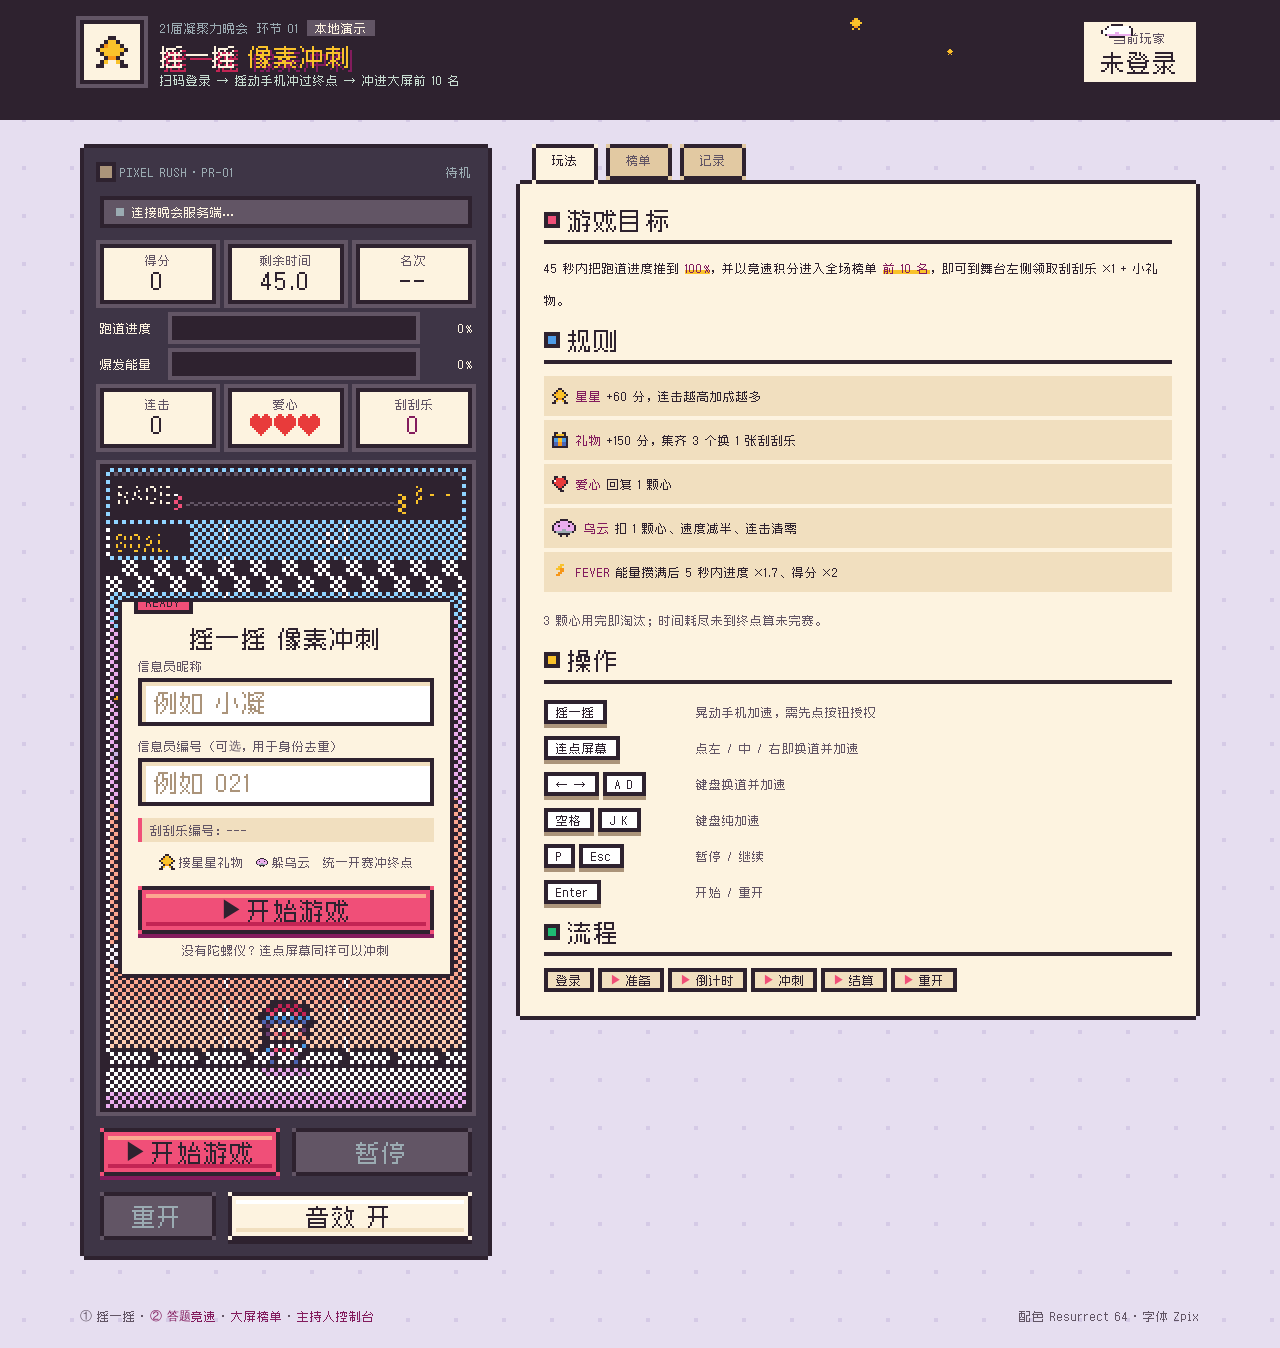
==== index.html @ c13ab4b6 "baseline: 21届凝聚力晚会互动系统（补齐前快照）" ====
<!DOCTYPE html>
<html lang="zh-CN">
<head>
<meta charset="utf-8">
<meta name="viewport" content="width=device-width, initial-scale=1, maximum-scale=1, user-scalable=no, viewport-fit=cover">
<meta name="theme-color" content="#2e222f">
<meta name="apple-mobile-web-app-capable" content="yes">
<link rel="icon" href="data:image/svg+xml,%3Csvg xmlns='http://www.w3.org/2000/svg' viewBox='0 0 16 16'%3E%3Crect width='16' height='16' fill='%232e222f'/%3E%3Crect x='6' y='2' width='4' height='12' fill='%23f9c22b'/%3E%3Crect x='2' y='6' width='12' height='4' fill='%23f9c22b'/%3E%3Crect x='4' y='4' width='8' height='8' fill='%23f04f78'/%3E%3C/svg%3E">
<title>摇一摇 · 像素冲刺 | 21届凝聚力晚会</title>
<!--
  ============================================================================
  pixel-rush / 「摇一摇 · 像素冲刺」—— 晚会多人互动小游戏模块
  ----------------------------------------------------------------------------
  设计依据：
    1) 21届凝聚力晚会游戏互动与抽奖说明.docx —— 第一环节「摇一摇拼手速」：
       信息员扫码登录 → 摇动手机竞速 → 大屏展现前 10 名 → 领刮刮乐 + 小礼物。
    2) github.com/yoouzic/zhaoxin_website —— 沿用其「tokens / 布局 / 组件」三层 CSS
       与原生 JS 无构建约定，品牌粉蓝色相保持一致。

  视觉体系（见 css/tokens.css 顶部注释）：
    · 色阶取自开源调色板 Resurrect 64，界面底色为暖纸色，外壳为墨色。
    · 全部尺寸对齐 4px 网格；Zpix 为 12px 点阵，字号只用 12 的倍数。
    · 边框用 border-image 九宫格实现 1 单位的像素圆角（NES.css 的做法）。

  两种运行方式：
    A. 双击本文件（file://）→ 练习模式，成绩不计入晚会榜单，界面会明确标注。
    B. python server.py → 晚会服务端权威模式：信息员扫码登录领取刮刮乐编号，
       主持人用 /admin.html 统一开赛，服务端累计有效步数、锁定前 10 名并发奖。
       /quiz.html 是第②环节，/board.html 是大屏，两种模式由 PG.Net 自动探测。
  客户端只上报「操作步数」，不能直接提交分数或名次，防伪造由服务端负责。
  ============================================================================
-->
<link rel="stylesheet" href="css/tokens.css">
<link rel="stylesheet" href="css/font.css">
<link rel="stylesheet" href="css/base.css">
<link rel="stylesheet" href="css/pixel-ui.css">
<link rel="stylesheet" href="css/party.css">
</head>
<body>
<header class="topbar">
    <div class="topbar__inner">
        <div class="deco" aria-hidden="true">
            <i class="px-icon" data-icon="star" data-scale="2" style="right:30%;top:16px"></i>
            <i class="px-icon" data-icon="star" data-scale="1" style="right:22%;top:48px;animation-delay:.4s"></i>
            <i class="px-icon" data-icon="scenecloud" data-scale="2" style="right:6%;top:24px"></i>
        </div>
        <div class="logo"><i class="px-icon" data-icon="star" data-scale="4"></i></div>
        <div class="topbar__text">
            <p class="kicker">
                <span>21届凝聚力晚会</span><span>环节 01</span>
                <span class="plate plate--quiet" id="mode-badge">连接中</span>
            </p>
            <h1>摇一摇 <em>像素冲刺</em></h1>
            <p class="lede">扫码登录 → 摇动手机冲过终点 → 冲进大屏前 10 名</p>
        </div>
        <div class="player-chip"><span>当前玩家</span><b id="header-player">未登录</b></div>
    </div>
</header>

<main class="layout">
    <!-- ================= 游戏机：墨色外壳 + 纸色读数窗 + 屏幕 + 按键 ================= -->
    <section class="console" id="console" data-state="ready" aria-label="游戏机">
        <div class="console__plate">
            <span class="led" aria-hidden="true"></span>
            <span class="engrave">PIXEL RUSH · PR-01</span>
            <span class="engrave" id="state-text">待机</span>
        </div>
        <div class="party-bar" id="party-state" role="status" aria-live="polite">连接晚会服务端…</div>

        <div class="hud" id="hud">
            <div class="readout"><span>得分</span><b id="hud-score">0</b></div>
            <div class="readout"><span>剩余时间</span><b id="hud-time">45.0</b></div>
            <div class="readout"><span>名次</span><b id="hud-rank">--</b></div>

            <div class="hud__meters">
                <div class="meter">
                    <span class="meter__label">跑道进度</span>
                    <div class="meter__track" role="progressbar" aria-label="跑道进度" aria-valuemin="0" aria-valuemax="100" aria-valuenow="0" id="bar-progress-wrap"><div class="meter__fill meter__fill--pink" id="bar-progress"></div></div>
                    <b class="meter__value" id="hud-progress">0%</b>
                </div>
                <div class="meter">
                    <span class="meter__label">爆发能量</span>
                    <div class="meter__track" role="progressbar" aria-label="爆发能量" aria-valuemin="0" aria-valuemax="100" aria-valuenow="0" id="bar-energy-wrap"><div class="meter__fill meter__fill--yellow" id="bar-energy"></div></div>
                    <b class="meter__value" id="hud-energy">0%</b>
                </div>
            </div>

            <div class="readout"><span>连击</span><b id="hud-combo">0</b></div>
            <div class="readout readout--life"><span>爱心</span><b id="hud-lives" aria-label="剩余爱心">♥♥♥</b></div>
            <div class="readout readout--gift"><span>刮刮乐</span><b id="hud-gifts">0</b></div>
        </div>

        <div class="screen" id="stage">
            <div class="screen__view" id="screen-view">
                <canvas id="game-canvas" width="180" height="320" role="img"
                        aria-label="竖版像素冲刺：角色在下方三条跑道间左右移动，接星星和礼物、躲开自上而下的乌云"></canvas>

                <div class="overlay" id="overlay-ready">
                    <div class="dialog" role="dialog" aria-labelledby="ready-title">
                        <span class="dialog__tab tab--pink" id="ready-tab">READY</span>
                        <h2 id="ready-title">摇一摇 像素冲刺</h2>

                        <!-- 未登录：填写身份；正式模式下该按钮的语义是「登录并进入晚会」 -->
                        <div id="ready-form">
                            <label class="field">
                                <span>信息员昵称</span>
                                <input id="player-name" type="text" maxlength="12" autocomplete="off" placeholder="例如 小凝">
                            </label>
                            <label class="field">
                                <span>信息员编号（可选，用于身份去重）</span>
                                <input id="player-code" type="text" maxlength="24" autocomplete="off" placeholder="例如 021">
                            </label>
                            <p class="card-tag" id="player-card">刮刮乐编号：---</p>
                            <ul class="hints">
                                <li><i class="px-icon" data-icon="star" data-scale="2"></i>接星星礼物</li>
                                <li><i class="px-icon" data-icon="cloud" data-scale="1"></i>躲乌云</li>
                                <li>统一开赛冲终点</li>
                            </ul>
                            <button class="btn btn--yellow btn--block hidden" id="btn-shake-start" type="button">开启摇一摇</button>
                            <button class="btn btn--primary btn--block" id="btn-start-inline" type="button"><span class="caret" aria-hidden="true">▶</span><span id="start-inline-label">登录并进入晚会</span></button>
                            <p class="note">没有陀螺仪？连点屏幕同样可以冲刺</p>
                        </div>

                        <!-- 已登录：等待主持人开赛，显示分配到的刮刮乐编号 -->
                        <div id="ready-wait" class="hidden">
                            <p class="wait__who">信息员 <b id="wait-name">—</b> · 已加入晚会</p>
                            <p class="card-tag card-tag--big" id="wait-card">刮刮乐编号：---</p>
                            <p class="wait__text" id="wait-text">等待主持人开赛…</p>
                            <ul class="hints">
                                <li><i class="px-icon" data-icon="bolt" data-scale="1"></i>摇动手机加速</li>
                                <li>连点屏幕换道</li>
                                <li>前 10 名领奖</li>
                            </ul>
                            <button class="btn btn--yellow btn--block hidden" id="btn-shake-wait" type="button">开启摇一摇</button>
                            <button class="btn btn--block" id="btn-change-player" type="button">更换身份</button>
                            <p class="note">由主持人统一开赛，请保持本页在前台</p>
                        </div>
                    </div>
                </div>

                <div class="overlay hidden" id="overlay-countdown">
                    <span class="count" id="countdown-text">3</span>
                </div>

                <div class="overlay hidden" id="overlay-paused">
                    <div class="dialog" role="dialog" aria-labelledby="pause-title">
                        <span class="dialog__tab tab--blue">PAUSE</span>
                        <h2 id="pause-title">已暂停</h2>
                        <div class="btn-row">
                            <button class="btn btn--primary" id="btn-resume" type="button"><span class="caret" aria-hidden="true">▶</span>继续</button>
                            <button class="btn" id="btn-pause-restart" type="button">重开</button>
                        </div>
                    </div>
                </div>

                <div class="overlay hidden" id="overlay-over">
                    <div class="dialog" role="dialog" aria-live="polite">
                        <span class="dialog__tab tab--pink" id="result-ribbon">RESULT</span>
                        <h2 id="result-title">本轮结束</h2>
                        <p class="desc" id="result-desc"></p>
                        <div class="stats" id="result-stats"></div>
                        <button class="btn btn--primary btn--block" id="btn-again" type="button"><span class="caret" aria-hidden="true">▶</span><span id="again-label">再来一局</span></button>
                        <p class="note" id="result-note">成绩自动同步到晚会大屏</p>
                    </div>
                </div>

                <div class="toast" id="stage-toast" role="status" aria-live="polite"></div>
                <div class="fever hidden" id="fever-flag">FEVER ×1.7</div>
            </div>
        </div>

        <div class="keys">
            <button class="btn btn--primary btn--grow" id="btn-primary" type="button"><span class="caret" aria-hidden="true">▶</span>开始游戏</button>
            <button class="btn" id="btn-pause" type="button" disabled>暂停</button>
            <button class="btn btn--blue" id="btn-restart" type="button" disabled>重开</button>
            <button class="btn" id="btn-sound" type="button" aria-pressed="true">音效 开</button>
            <button class="btn btn--yellow hidden" id="btn-shake" type="button">摇一摇</button>
        </div>
    </section>

    <!-- ================= 信息面板：文件夹式标签页 ================= -->
    <section class="info" aria-label="玩法与榜单">
        <div class="tabs" role="tablist" aria-label="信息面板">
            <button class="tab" role="tab" type="button" id="tab-rules" aria-controls="pane-rules" aria-selected="true">玩法</button>
            <button class="tab" role="tab" type="button" id="tab-board" aria-controls="pane-board" aria-selected="false" tabindex="-1">榜单</button>
            <button class="tab" role="tab" type="button" id="tab-record" aria-controls="pane-record" aria-selected="false" tabindex="-1">记录</button>
        </div>

        <div class="pane" role="tabpanel" id="pane-rules" aria-labelledby="tab-rules">
            <h2 class="sec"><span class="sq sq--pink" aria-hidden="true"></span>游戏目标</h2>
            <p>45 秒内把跑道进度推到 <em>100%</em>，并以竞速积分进入全场榜单 <em>前 10 名</em>，即可到舞台左侧领取刮刮乐 ×1 + 小礼物。</p>

            <h2 class="sec"><span class="sq sq--blue" aria-hidden="true"></span>规则</h2>
            <ul class="rules">
                <li><i class="px-icon" data-icon="star" data-scale="2"></i><div><b>星星</b> +60 分，连击越高加成越多</div></li>
                <li><i class="px-icon" data-icon="gift" data-scale="2"></i><div><b>礼物</b> +150 分，集齐 3 个换 1 张刮刮乐</div></li>
                <li><i class="px-icon" data-icon="heart" data-scale="2"></i><div><b>爱心</b> 回复 1 颗心</div></li>
                <li><i class="px-icon" data-icon="cloud" data-scale="2"></i><div><b>乌云</b> 扣 1 颗心、速度减半、连击清零</div></li>
                <li><i class="px-icon" data-icon="bolt" data-scale="2"></i><div><b>FEVER</b> 能量攒满后 5 秒内进度 ×1.7、得分 ×2</div></li>
            </ul>
            <p class="sub">3 颗心用完即淘汰；时间耗尽未到终点算未完赛。</p>

            <h2 class="sec"><span class="sq sq--yellow" aria-hidden="true"></span>操作</h2>
            <dl class="keymap">
                <div><dt><span class="key">摇一摇</span></dt><dd>晃动手机加速，需先点按钮授权</dd></div>
                <div><dt><span class="key">连点屏幕</span></dt><dd>点左 / 中 / 右即换道并加速</dd></div>
                <div><dt><span class="key">← →</span><span class="key">A D</span></dt><dd>键盘换道并加速</dd></div>
                <div><dt><span class="key">空格</span><span class="key">J K</span></dt><dd>键盘纯加速</dd></div>
                <div><dt><span class="key">P</span><span class="key">Esc</span></dt><dd>暂停 / 继续</dd></div>
                <div><dt><span class="key">Enter</span></dt><dd>开始 / 重开</dd></div>
            </dl>

            <h2 class="sec"><span class="sq sq--green" aria-hidden="true"></span>流程</h2>
            <ol class="flow">
                <li>登录</li><li>准备</li><li>倒计时</li><li>冲刺</li><li>结算</li><li>重开</li>
            </ol>
        </div>

        <div class="pane" role="tabpanel" id="pane-board" aria-labelledby="tab-board" hidden>
            <h2 class="sec"><span class="sq sq--yellow" aria-hidden="true"></span>晚会竞速榜 · 前 10 名</h2>
            <ol class="ranks" id="leaderboard"></ol>
            <p class="sub" id="board-note">正在连接晚会服务端…</p>
        </div>

        <div class="pane" role="tabpanel" id="pane-record" aria-labelledby="tab-record" hidden>
            <h2 class="sec"><span class="sq sq--pink" aria-hidden="true"></span>本机最佳</h2>
            <div class="records" id="best-record"></div>
        </div>
    </section>
</main>

<footer class="site-footer">
    <span>① 摇一摇 · <a href="quiz.html">② 答题竞速</a> · <a href="board.html">大屏榜单</a> · <a href="admin.html">主持人控制台</a></span>
    <span>配色 Resurrect 64 · 字体 Zpix</span>
</footer>

<!-- 经典脚本按依赖顺序加载：file:// 双击即可运行，无需构建 -->
<script src="js/config.js"></script>
<script src="js/utils.js"></script>
<script src="js/layout.js"></script>
<script src="js/storage.js"></script>
<script src="js/audio.js"></script>
<script src="js/sprites.js"></script>
<script src="js/entities.js"></script>
<script src="js/rules.js"></script>
<script src="js/net.js"></script>
<script src="js/input.js"></script>
<script src="js/renderer.js"></script>
<script src="js/game.js"></script>
<script src="js/ui.js"></script>
<script src="js/main.js"></script>
</body>
</html>
---- css/tokens.css ----
/* ==========================================================================
   tokens.css —— 设计令牌：色阶 / 字号 / 网格 / 像素边框
   ----------------------------------------------------------------------------
   配色取自开源调色板 Resurrect 64（Kerrie Lake，lospec.com/palette-list/resurrect-64）
   的粉、蓝、紫、黄、绿、红色阶，另加 3 个暖纸色作为界面底色。
   像素画的上色原则（Pedro Medeiros《开始画像素画》）：阴影偏冷、亮部偏暖，
   用「色相偏移」代替单纯的明暗，所以这里不再使用任何渐变、半透明与模糊阴影。

   网格：一切尺寸是 4px 的整数倍；Zpix 为 12px 点阵，字号只用 12 的倍数。
   ========================================================================== */

:root {
    color-scheme: light;

    /* ---- 墨色（描边 / 文字）---- */
    --ink: #2e222f;        /* 主描边：暖黑梅色，比纯黑柔和 */
    --ink-2: #3e3546;      /* 外壳底 */
    --ink-3: #625565;      /* 次要文字、内框 */
    --ink-4: #966c6c;
    --taupe: #ab947a;      /* 失效、分隔 */

    /* ---- 纸色（面板底）---- */
    --paper: #fdf3e0;
    --paper-2: #f1dfbf;
    --paper-3: #e2c9a2;

    /* ---- 页面底（冷调淡紫，与阴影同向偏冷）---- */
    --page: #e6def0;
    --page-2: #d5cae6;
    --page-3: #c3b6d6;

    /* ---- 色阶（每阶 5 级，由深到浅）---- */
    --pink-1: #831c5d;  --pink-2: #c32454;  --pink-3: #f04f78;  --pink-4: #f68181;  --pink-5: #fca790;
    --blue-1: #323353;  --blue-2: #484a77;  --blue-3: #4d65b4;  --blue-4: #4d9be6;  --blue-5: #8fd3ff;
    --purple-1: #45293f; --purple-2: #6b3e75; --purple-3: #905ea9; --purple-4: #a884f3; --purple-5: #eaaded;
    --yellow-1: #f79617; --yellow-2: #f9c22b; --yellow-3: #fbb954; --yellow-4: #fbff86;
    --green-1: #165a4c;  --green-2: #239063;  --green-3: #1ebc73;  --green-4: #91db69;
    --red-1: #ae2334;    --red-2: #e83b3b;
    --mint: #c7dcd0;
    --silver: #9babb2;
    --white: #ffffff;

    /* ---- 与 zhaoxin_website 令牌的对应（色相一致，取色阶内的值）---- */
    --brand-pink: var(--pink-3);
    --brand-blue: var(--blue-4);
    --brand-pink-deep: var(--pink-1);
    --info-deep: var(--blue-1);
    --success: var(--green-3);
    --warning: var(--yellow-2);
    --danger: var(--red-2);

    /* ---- 字体：只用 12 的倍数 ---- */
    --font-stack: "ZpixPixel", "Zpix", "Courier New", "Microsoft YaHei", monospace;
    --fs-1: 12px;  --lh-1: 16px;
    --fs-2: 24px;  --lh-2: 24px;
    --fs-3: 36px;  --lh-3: 32px;
    --fs-4: 48px;  --lh-4: 48px;
    --fs-6: 72px;  --lh-6: 64px;

    --u: 4px;
    --max-w: 1120px;

    /* ---- 像素圆角边框（NES.css 的 border-image 做法，12×12 九宫格，切 4px）---- */
    --bi-ink: url("data:image/svg+xml,%3Csvg xmlns='http://www.w3.org/2000/svg' width='12' height='12' shape-rendering='crispEdges'%3E%3Cpath fill='%232e222f' d='M4 0h4v4H4zM0 4h4v4H0zM8 4h4v4H8zM4 8h4v4H4z'/%3E%3C/svg%3E");
    --bi-taupe: url("data:image/svg+xml,%3Csvg xmlns='http://www.w3.org/2000/svg' width='12' height='12' shape-rendering='crispEdges'%3E%3Cpath fill='%23ab947a' d='M4 0h4v4H4zM0 4h4v4H0zM8 4h4v4H8zM4 8h4v4H4z'/%3E%3C/svg%3E");

    /* ---- 抖动纹理：用纯色点阵代替半透明 ---- */
    --checker-ink: url("data:image/svg+xml,%3Csvg xmlns='http://www.w3.org/2000/svg' width='8' height='8'%3E%3Cpath fill='%232e222f' d='M0 0h4v4H0zM4 4h4v4H4z'/%3E%3C/svg%3E");
    --dots-ink-25: url("data:image/svg+xml,%3Csvg xmlns='http://www.w3.org/2000/svg' width='8' height='8'%3E%3Cpath fill='%232e222f' d='M0 0h4v4H0z'/%3E%3C/svg%3E");
    --dots-page: url("data:image/svg+xml,%3Csvg xmlns='http://www.w3.org/2000/svg' width='48' height='48'%3E%3Cpath fill='%23d5cae6' d='M22 22h4v4h-4z'/%3E%3C/svg%3E");
}
---- css/font.css ----
/* ==========================================================================
   font.css —— 内嵌中文像素字体（由构建脚本生成，勿手改）
   Zpix (SIL Open Font License 1.1) https://github.com/SolidZORO/zpix-pixel-font
   已按本模块用到的字符做子集并以 data URI 内嵌；Zpix 为 12px 点阵，
   因此全部字号必须是 12 的倍数，否则会出现发虚的半像素。
   ========================================================================== */
/* 内嵌中文像素字体：Zpix (SIL Open Font License 1.1)
   来源 https://github.com/SolidZORO/zpix-pixel-font (v3.3.0)
   已按本模块用到的字符做子集并以 data URI 内嵌，file:// 下无需额外文件即可加载。 */
@font-face {
    font-family: "ZpixPixel";
    src: url("[data-uri]") format("woff2");
    font-style: normal;
    font-weight: 400;
    font-display: swap;
}
---- css/base.css ----
/* ==========================================================================
   base.css —— 重置 / 页面骨架 / 掌机外壳 / 屏幕 / 弹层 / 信息面板 / 响应式
   对应仓库 components.css + pages.css 的「布局层」职责
   ========================================================================== */

*,
*::before,
*::after { box-sizing: border-box; }

html {
    min-width: 320px;
    background: var(--page);
}

body {
    min-width: 320px;
    min-height: 100dvh;
    margin: 0;
    color: var(--ink);
    font: var(--fs-1) / var(--lh-3) var(--font-stack);
    /* 页面底纹：每 48px 一个 4px 点阵，代替原先的半透明网格 */
    background: var(--page) var(--dots-page) repeat;
    -webkit-font-smoothing: none;
    -moz-osx-font-smoothing: grayscale;
    -webkit-tap-highlight-color: transparent;
    overflow-x: hidden;
}

h1, h2, h3, p, ol, ul, dl, dd, dt { margin: 0; }
ol, ul { padding: 0; list-style: none; }
h1, h2, h3, b, strong, em { font-weight: 400; font-style: normal; }   /* 点阵字体没有粗体，仿粗会发虚 */
a { color: var(--pink-1); text-decoration: none; }
a:hover { background: var(--yellow-2); color: var(--ink); }
button, input { font: inherit; color: inherit; letter-spacing: 0; }
canvas { image-rendering: pixelated; image-rendering: crisp-edges; }
.px-icon { display: inline-block; flex: none; line-height: 0; vertical-align: middle; }
.px-icon canvas { display: block; }
.hidden { display: none !important; }

/* ---------------------------------------------------------------- 顶栏 */
.topbar { position: relative; background: var(--ink); color: var(--paper); }
/* 底边做两级抖动（50% → 25%）过渡到页面底色，代替模糊阴影 */
.topbar::after {
    content: "";
    display: block;
    height: 16px;
    background: var(--checker-ink) 0 0 / 8px 8px repeat-x,
                var(--dots-ink-25) 0 8px / 8px 8px repeat-x;
}
.topbar__inner {
    position: relative;
    display: flex;
    align-items: center;
    gap: 16px;
    width: min(calc(100% - 32px), var(--max-w));
    margin: 0 auto;
    padding: 16px 0;
}
.deco { position: absolute; inset: 0; overflow: hidden; pointer-events: none; }
.deco .px-icon { position: absolute; animation: px-blink 1.2s steps(1, end) infinite; }

.logo {
    flex: none;
    display: grid;
    place-items: center;
    width: 64px;
    height: 64px;
    background: var(--paper);
    border: 4px solid var(--ink);
    box-shadow: 0 0 0 4px var(--ink-3);       /* 外壳上的浅色垫圈 */
}
.topbar__text { flex: 1 1 auto; min-width: 0; }
.kicker {
    display: flex;
    flex-wrap: wrap;
    align-items: center;
    gap: 8px;
    min-height: 24px;
    margin-bottom: 4px;
    color: var(--silver);
    line-height: var(--lh-1);
}
.topbar h1 {
    color: var(--paper);
    font-size: var(--fs-2);
    line-height: var(--lh-2);
    text-shadow: 4px 4px 0 var(--pink-2);     /* 硬投影，无模糊 */
}
.topbar h1 em { color: var(--yellow-2); text-shadow: 4px 4px 0 var(--pink-1); }
.lede { margin-top: 4px; color: var(--mint); line-height: var(--lh-1); }

.player-chip {
    flex: none;
    display: grid;
    gap: 4px;
    min-width: 120px;
    padding: 8px 16px;
    background: var(--paper);
    color: var(--ink);
    border: 4px solid transparent;
    border-image: var(--bi-ink) 4;
    text-align: center;
}
.player-chip span { color: var(--ink-3); line-height: var(--lh-1); }
.player-chip b { font-size: var(--fs-2); line-height: var(--lh-2); word-break: break-all; }

/* ---------------------------------------------------------------- 主栅格 */
.layout {
    display: grid;
    /* 左列 412px：扣除外壳与屏幕边框后，屏幕内宽 364px，正好容纳 180×2 的整数倍画布 */
    grid-template-columns: 412px minmax(0, 1fr);
    gap: 24px;
    align-items: start;
    width: min(calc(100% - 32px), var(--max-w));
    margin: 0 auto;
    padding: 24px 0 48px;
}
.console, .info { min-width: 0; }

/* ---------------------------------------------------------------- 掌机外壳 */
.console {
    display: grid;
    gap: 16px;
    padding: 16px;
    background: var(--ink-2);
    color: var(--paper);
    border: 4px solid transparent;
    border-image: var(--bi-ink) 4;
}
.console__plate {
    display: flex;
    align-items: center;
    gap: 8px;
    min-height: 16px;
    color: var(--silver);
    line-height: var(--lh-1);
}
.console__plate .engrave:last-child { margin-left: auto; }   /* 外壳上的刻字 */

/* 状态灯：随游戏状态换色，进行中闪烁 */
.led {
    flex: none;
    width: 12px;
    height: 12px;
    background: var(--taupe);
    box-shadow: 0 0 0 4px var(--ink);
}
.console[data-state="countdown"] .led { background: var(--blue-4); animation: px-blink 0.25s steps(1, end) infinite; }
.console[data-state="playing"]   .led { background: var(--green-3); animation: px-blink 1s steps(1, end) infinite; }
.console[data-state="paused"]    .led { background: var(--yellow-2); }
.console[data-state="over"]      .led { background: var(--pink-3); }

/* ---------------------------------------------------------------- 屏幕 */
.screen {
    display: grid;
    place-items: center;
    padding: 0;
    background: var(--ink);
    border: 4px solid var(--ink);
    box-shadow: 0 0 0 4px var(--ink-3);
    line-height: 0;
}
.screen__view { position: relative; display: block; font-size: var(--fs-1); line-height: var(--lh-3); }
#game-canvas { display: block; touch-action: none; cursor: pointer; }

/* 弹层：用 50% 棋盘格点阵压暗画面，代替半透明遮罩 + 模糊 */
.overlay {
    position: absolute;
    inset: 0;
    z-index: 5;
    display: grid;
    place-items: center;
    padding: 16px 12px;
    background: var(--checker-ink) 0 0 / 8px 8px repeat;
}
.dialog {
    position: relative;
    width: 100%;
    max-height: 100%;
    overflow: auto;
    padding: 24px 16px 16px;
    background: var(--paper);
    color: var(--ink);
    border: 4px solid transparent;
    border-image: var(--bi-ink) 4;
    text-align: center;
}
.dialog h2 { margin-bottom: 8px; font-size: var(--fs-2); line-height: var(--lh-2); }
.dialog .desc { margin-bottom: 12px; color: var(--ink-3); text-align: left; }
.dialog .note { margin-top: 8px; color: var(--ink-3); line-height: var(--lh-1); }

.dialog__tab {
    position: absolute;
    top: -12px;
    left: 12px;
    padding: 0 8px;
    color: var(--ink);
    background: var(--pink-3);
    border: 4px solid var(--ink);
    line-height: var(--lh-1);
}
.dialog__tab.tab--blue  { background: var(--blue-5); }
.dialog__tab.tab--win   { background: var(--yellow-2); }
.dialog__tab.tab--lose  { background: var(--red-2); color: var(--paper); }

/* 倒计时数字 */
.count {
    display: block;
    color: var(--yellow-2);
    font-size: var(--fs-6);
    line-height: var(--lh-6);
    text-shadow: 8px 8px 0 var(--ink);
    animation: px-pop 0.4s steps(3, end);
}

/* 屏幕内浮层 */
.toast {
    position: absolute;
    z-index: 6;
    top: 17%;
    left: 50%;
    padding: 0 8px;
    background: var(--ink);
    color: var(--paper);
    line-height: var(--lh-2);
    white-space: nowrap;
    transform: translate(-50%, -16px);
    visibility: hidden;
}
.toast.show { visibility: visible; animation: px-toast 1.6s steps(4, end) forwards; }

.fever {
    position: absolute;
    z-index: 4;
    top: 9%;
    left: 50%;
    padding: 0 8px;
    background: var(--pink-3);
    color: var(--ink);
    border: 4px solid var(--ink);
    line-height: var(--lh-1);
    white-space: nowrap;
    transform: translateX(-50%);
    animation: px-swap 0.5s steps(1, end) infinite;
}

/* ---------------------------------------------------------------- 信息面板（文件夹标签页） */
.info { display: grid; }
.tabs {
    position: relative;
    z-index: 1;
    display: flex;
    gap: 8px;
    padding: 0 16px;
}
.pane {
    min-height: 320px;
    padding: 24px;
    background: var(--paper);
    border: 4px solid transparent;
    border-image: var(--bi-ink) 4;
}
.pane > * + * { margin-top: 12px; }

/* ---------------------------------------------------------------- 页脚 */
.site-footer {
    display: flex;
    flex-wrap: wrap;
    justify-content: space-between;
    gap: 8px 16px;
    width: min(calc(100% - 32px), var(--max-w));
    margin: 0 auto;
    padding: 0 0 calc(24px + env(safe-area-inset-bottom));
    color: var(--ink-3);
    line-height: var(--lh-1);
}

/* ---------------------------------------------------------------- 响应式 */
@media (max-width: 860px) {
    .layout {
        grid-template-columns: minmax(0, 1fr);
        gap: 24px;
        width: min(calc(100% - 24px), 480px);
        padding-top: 16px;
    }
    .topbar__inner { width: calc(100% - 24px); padding: 12px 0; gap: 12px; }
    .logo { width: 56px; height: 56px; }
    .lede { display: none; }
    .player-chip { min-width: 96px; padding: 8px 12px; }
    .deco { display: none; }
}
@media (max-width: 420px) {
    .console { padding: 12px; gap: 12px; }
    .pane { padding: 16px; }
    .player-chip b { font-size: var(--fs-1); line-height: var(--lh-1); }
    .player-chip { min-width: 84px; }
    .logo { width: 48px; height: 48px; }
}

/* 尊重系统减少动效偏好（与仓库 reduced-motion 约定一致） */
@media (prefers-reduced-motion: reduce) {
    *, *::before, *::after {
        animation-duration: 0.001ms !important;
        animation-iteration-count: 1 !important;
        transition-duration: 0.001ms !important;
    }
}
---- css/pixel-ui.css ----
/* ==========================================================================
   pixel-ui.css —— 像素组件：按钮 / 铭牌 / 读数窗 / 能量条 / 标签页 / 榜单 / 动效
   ----------------------------------------------------------------------------
   立体感全部由「纯色 + 硬边」构成：
     · 凸起 = 顶边亮一阶 + 底边暗一阶 + 外壳上再垫一层更深色的 4px「厚度」
       （参考 JUI 的阶梯式凹凸与 NES.css 的 inset 阴影按钮）
     · 按下 = 整体下移 4px 并去掉厚度，即物理「按进去」的反馈
   动效只用 steps()，像逐帧动画一样跳变，不做缓动与模糊。
   ========================================================================== */

/* border-image 会切掉四角，背景必须裁到 padding-box，否则四角会露出底色小方块 */
.btn, .tab, .dialog, .pane, .player-chip, .console, .step, .bigboard li {
    background-clip: padding-box;
}

/* ---------------------------------------------------------------- 按钮体系 */
.btn {
    --bg: var(--paper);
    --bg-hover: var(--white);
    --fg: var(--ink);
    --hi: var(--white);
    --lo: var(--paper-2);
    --ext: var(--ink);
    position: relative;
    display: inline-flex;
    align-items: center;
    justify-content: center;
    gap: 4px;
    min-height: 48px;
    padding: 8px 16px;
    color: var(--fg);
    background: var(--bg);
    border: 4px solid transparent;
    border-image: var(--bi-ink) 4;
    font-size: var(--fs-2);
    line-height: var(--lh-2);
    white-space: nowrap;
    cursor: pointer;
    user-select: none;
    -webkit-user-select: none;
    touch-action: manipulation;
    filter: drop-shadow(0 4px 0 var(--ext));
}
.btn::before {
    content: "";
    position: absolute;
    inset: 4px;
    pointer-events: none;
    box-shadow: inset 0 4px 0 var(--hi), inset 0 -4px 0 var(--lo);
}
.btn:hover:not(:disabled) { background: var(--bg-hover); }
.btn:active:not(:disabled) { transform: translateY(4px); filter: none; }
.btn:focus-visible { outline: 4px solid var(--yellow-4); outline-offset: 0; }
.btn:disabled {
    color: var(--silver);
    background: var(--ink-3);
    cursor: default;
    filter: none;
}
.btn:disabled::before,
.btn:disabled .caret { display: none; }

.btn--primary { --bg: var(--pink-3); --bg-hover: var(--pink-4); --hi: var(--pink-5); --lo: var(--pink-2); --ext: var(--pink-1); }
.btn--blue    { --bg: var(--blue-3); --bg-hover: var(--blue-4); --fg: var(--white); --hi: var(--blue-5); --lo: var(--blue-2); --ext: var(--blue-1); }
.btn--yellow  { --bg: var(--yellow-2); --bg-hover: var(--yellow-3); --hi: var(--yellow-4); --lo: var(--yellow-3); --ext: var(--yellow-1); }
.btn--blue:hover:not(:disabled) { --fg: var(--ink); }

.btn--block { display: flex; width: 100%; }
.btn--grow { flex: 1 1 auto; }
.caret { animation: px-blink 1s steps(1, end) infinite; }

/* 按键区：6 列栅格，两行等分，避免换行后参差不齐 */
.keys { display: grid; grid-template-columns: repeat(6, minmax(0, 1fr)); gap: 16px 12px; }
.keys .btn { padding-left: 8px; padding-right: 8px; }
.keys #btn-primary { grid-column: span 4; }
.keys #btn-pause { grid-column: span 2; }
.keys #btn-restart,
.keys #btn-sound,
.keys #btn-shake { grid-column: span 2; }
.keys--noshake #btn-sound { grid-column: span 4; }
.keys--noshake #btn-primary { grid-column: span 3; }
.keys--noshake #btn-pause { grid-column: span 3; }
.btn-row { display: flex; flex-wrap: wrap; gap: 8px; }
.btn-row .btn { flex: 1 1 auto; }

/* ---------------------------------------------------------------- 铭牌 / 方块 */
.plate {
    display: inline-block;
    padding: 0 8px;
    background: var(--paper);
    color: var(--ink);
    line-height: var(--lh-1);
}
.plate--quiet  { background: var(--ink-3); color: var(--paper); }
.plate--online { background: var(--green-3); color: var(--ink); }

.sq {
    flex: none;
    width: 16px;
    height: 16px;
    background: var(--pink-3);
    border: 4px solid var(--ink);
}
.sq--blue   { background: var(--blue-4); }
.sq--yellow { background: var(--yellow-2); }
.sq--green  { background: var(--green-3); }

/* ---------------------------------------------------------------- 读数窗 */
.hud {
    display: grid;
    grid-template-columns: repeat(3, minmax(0, 1fr));
    gap: 12px;
}
.readout {
    min-width: 0;
    padding: 4px 4px 8px;
    background: var(--paper);
    border: 4px solid var(--ink);
    box-shadow: 0 0 0 4px var(--ink-3);
    text-align: center;
}
.readout span { display: block; color: var(--ink-3); line-height: var(--lh-1); }
.readout b {
    display: block;
    overflow: hidden;
    color: var(--ink);
    font-size: var(--fs-2);
    line-height: var(--lh-2);
    white-space: nowrap;
    font-variant-numeric: tabular-nums;
}
.readout--life b { color: var(--red-2); }
.readout--gift b { color: var(--pink-1); }
.readout b.flash { animation: px-flash 0.24s steps(1, end); }
.readout b.is-low { color: var(--red-2); animation: px-blink 0.5s steps(1, end) infinite; }

/* ---------------------------------------------------------------- 能量条（RPG 血条式分段） */
.hud__meters { grid-column: 1 / -1; display: grid; gap: 12px; }
.meter {
    display: grid;
    grid-template-columns: 64px minmax(0, 1fr) 48px;
    align-items: center;
    gap: 8px;
}
.meter__label,
.meter__value {
    color: var(--paper);
    line-height: var(--lh-1);
    font-variant-numeric: tabular-nums;
}
.meter__value { text-align: right; }
.meter__value.is-fever { color: var(--yellow-2); animation: px-blink 0.25s steps(1, end) infinite; }
.meter__track {
    height: 24px;
    padding: 4px;
    background: var(--ink);
    box-shadow: 0 0 0 4px var(--ink-3);
}
.meter__fill {
    --base: var(--pink-3); --hi: var(--pink-5); --lo: var(--pink-2); --div: var(--pink-1);
    width: 0;
    height: 16px;
    background:
        repeating-linear-gradient(90deg, transparent 0 12px, var(--div) 12px 16px),
        linear-gradient(var(--hi) 0 4px, var(--base) 4px 12px, var(--lo) 12px 16px);
}
.meter__fill--yellow { --base: var(--yellow-2); --hi: var(--yellow-4); --lo: var(--yellow-3); --div: var(--yellow-1); }
.meter__fill.is-fever { --base: var(--pink-3); --hi: var(--pink-5); --lo: var(--pink-2); --div: var(--pink-1); }

/* ---------------------------------------------------------------- 输入框（凹槽） */
.field { display: grid; gap: 4px; margin-bottom: 12px; text-align: left; }
.field span { color: var(--ink-3); line-height: var(--lh-1); }
.field input {
    width: 100%;
    height: 48px;
    padding: 0 12px;
    background: var(--white);
    color: var(--ink);
    border: 4px solid var(--ink);
    box-shadow: inset 4px 4px 0 var(--paper-2);
    outline: none;
    font-size: var(--fs-2);
    line-height: var(--lh-2);
}
.field input::placeholder { color: var(--taupe); }
.field input:focus { border-color: var(--pink-2); box-shadow: inset 4px 4px 0 var(--pink-5), 0 0 0 4px var(--pink-3); }

/* ---------------------------------------------------------------- 弹层内组件 */
.hints {
    display: flex;
    flex-wrap: wrap;
    justify-content: center;
    gap: 8px 12px;
    margin-bottom: 16px;
    color: var(--ink-3);
    line-height: var(--lh-1);
}
.hints li { display: inline-flex; align-items: center; gap: 4px; }

.stats { display: grid; grid-template-columns: repeat(2, minmax(0, 1fr)); gap: 4px; margin-bottom: 16px; }
.stat {
    display: flex;
    justify-content: space-between;
    gap: 4px;
    padding: 0 4px;
    background: var(--paper-2);
    line-height: var(--lh-2);
    white-space: nowrap;
}
.stat span { color: var(--ink-3); }
.stat b { color: var(--pink-1); font-variant-numeric: tabular-nums; }

/* ---------------------------------------------------------------- 标签页（文件夹） */
.tab {
    position: relative;
    min-height: 36px;
    padding: 4px 16px 8px;
    background: var(--paper-3);
    color: var(--ink-3);
    border: 4px solid transparent;
    border-image: var(--bi-ink) 4;
    line-height: var(--lh-1);
    cursor: pointer;
}
.tab:hover { background: var(--paper-2); color: var(--ink); }
.tab[aria-selected="true"] {
    z-index: 1;
    margin-bottom: -4px;
    padding-bottom: 12px;
    background: var(--paper);
    color: var(--ink);
}
.tab[aria-selected="true"]::after {          /* 盖住自身与面板的顶边线，连成一体 */
    content: "";
    position: absolute;
    left: 0;
    right: 0;
    bottom: 0;
    height: 4px;
    background: var(--paper);
}
.tab:focus-visible { outline: 4px solid var(--yellow-4); outline-offset: 0; }

/* ---------------------------------------------------------------- 面板内容 */
.sec {
    display: flex;
    align-items: center;
    gap: 8px;
    margin-bottom: 8px;
    padding-bottom: 8px;
    border-bottom: 4px solid var(--ink);
    font-size: var(--fs-2);
    line-height: var(--lh-2);
}
.pane p { color: var(--ink); }
.pane p em {
    color: var(--pink-1);
    background: linear-gradient(var(--yellow-2), var(--yellow-2)) left bottom / 100% 4px no-repeat;
}
.pane .sub { color: var(--ink-3); }
.pane .sec + p, .pane .sec + .sub { margin-top: 8px; }

.rules li {
    display: flex;
    align-items: center;
    gap: 8px;
    min-height: 32px;
    padding: 4px 8px;
    background: var(--paper-2);
}
.rules li + li { margin-top: 4px; }
.rules b { color: var(--pink-1); }

.keymap { display: grid; grid-template-columns: 144px minmax(0, 1fr); gap: 4px 8px; align-items: center; }
.keymap > div { display: contents; }
.keymap dt { display: flex; flex-wrap: wrap; gap: 4px; }
.keymap dd { color: var(--ink-3); }
.key {
    display: inline-block;
    height: 24px;
    padding: 0 8px;
    background: var(--white);
    border: 4px solid var(--ink);
    box-shadow: 0 4px 0 var(--taupe);       /* 键帽厚度 */
    line-height: var(--lh-1);
    white-space: nowrap;
}

.flow { display: flex; flex-wrap: wrap; align-items: center; gap: 8px 4px; }
.flow li { padding: 0 8px; background: var(--paper-2); border: 4px solid var(--ink); line-height: var(--lh-1); }
.flow li + li::before { content: "▶"; margin-right: 4px; color: var(--pink-3); }

/* ---------------------------------------------------------------- 榜单 */
.ranks li {
    display: grid;
    grid-template-columns: 40px minmax(0, 1fr) auto;
    align-items: center;
    gap: 8px;
    min-height: 32px;
    padding: 4px 8px 4px 4px;
    background: var(--paper-2);
}
.ranks li + li { margin-top: 4px; }
.rank__no {
    display: grid;
    place-items: center;
    height: 24px;
    background: var(--paper-3);
    line-height: var(--lh-1);
    font-variant-numeric: tabular-nums;
}
.rank__name { overflow: hidden; white-space: nowrap; text-overflow: ellipsis; }
.rank__score { font-variant-numeric: tabular-nums; }
.ranks li.top1 { background: var(--yellow-2); }
.ranks li.top2 { background: var(--blue-5); }
.ranks li.top3 { background: var(--pink-5); }
.ranks li.is-player { background: var(--yellow-4); box-shadow: inset 0 0 0 4px var(--ink); }
.ranks li.is-player .rank__name::after { content: "▶"; margin-left: 8px; color: var(--pink-2); animation: px-blink 0.6s steps(1, end) infinite; }
.ranks li.cut { background: var(--paper); color: var(--taupe); }
.ranks li.cut .rank__no { background: var(--paper); color: var(--taupe); box-shadow: inset 0 0 0 2px var(--taupe); }
.ranks__empty { display: block; padding: 16px 8px; background: var(--paper-2); color: var(--ink-3); text-align: center; }

.records > div {
    display: flex;
    justify-content: space-between;
    gap: 8px;
    min-height: 32px;
    padding: 0 8px;
    background: var(--paper-2);
    line-height: 24px;
}
.records > div + div { margin-top: 4px; }
.records span { color: var(--ink-3); }
.records b { color: var(--pink-1); font-variant-numeric: tabular-nums; }
.records__empty { padding: 16px 8px; background: var(--paper-2); color: var(--ink-3); text-align: center; }

/* ---------------------------------------------------------------- 动效：全部 steps() 逐帧 */
@keyframes px-blink { 0%, 49% { opacity: 1; } 50%, 100% { opacity: 0; } }
@keyframes px-flash { 0%, 49% { color: var(--pink-2); } 50%, 100% { color: var(--ink); } }
@keyframes px-swap  { 0%, 49% { background: var(--pink-3); } 50%, 100% { background: var(--yellow-2); } }
@keyframes px-pop   { 0% { font-size: var(--fs-3); } 25%, 100% { font-size: var(--fs-6); } }
@keyframes px-toast {
    0%   { opacity: 0; transform: translate(-50%, -16px); }
    20%  { opacity: 1; transform: translate(-50%, 0); }
    80%  { opacity: 1; transform: translate(-50%, 0); }
    100% { opacity: 0; transform: translate(-50%, -16px); }
}
@keyframes px-shake {
    0%, 100% { translate: 0 0; }
    25% { translate: -4px 2px; }
    50% { translate: 4px -2px; }
    75% { translate: -2px -2px; }
}
.screen__view.shake { animation: px-shake 0.3s steps(1, end); }
---- css/party.css ----
/* ==========================================================================
   party.css —— 正式晚会模式组件层（① 摇一摇 / ② 答题 / ③ 抽奖 / 大屏 / 控制台）
   ----------------------------------------------------------------------------
   只新增组件，不改 tokens / base / pixel-ui：
     · 状态条沿用「纯色底 + 4px 硬边 + 色阶」的像素语言，不用渐变/半透明/模糊。
     · 三页共用同一套 pane / 表单 / 列表 / 二维码框，避免画风再次跑偏。
     · 动效全部 steps()，与 px-blink 等已有关键帧一致。
   ========================================================================== */

/* ---------------------------------------------------------------- 状态条 */
.party-bar {
    display: flex;
    align-items: center;
    gap: 8px;
    min-height: 32px;
    padding: 4px 12px;
    background: var(--ink-3);
    color: var(--paper);
    border: 4px solid var(--ink);
    line-height: var(--lh-1);
}
.party-bar::before {
    content: "";
    flex: none;
    width: 8px;
    height: 8px;
    background: var(--silver);
}
.party-bar--running { background: var(--green-2); color: var(--paper); }
.party-bar--running::before { background: var(--yellow-4); animation: px-blink 0.5s steps(1, end) infinite; }
.party-bar--waiting { background: var(--blue-2); color: var(--paper); }
.party-bar--waiting::before { background: var(--blue-5); }
.party-bar--closed { background: var(--yellow-1); color: var(--ink); }
.party-bar--closed::before { background: var(--ink); }
.party-bar--offline { background: var(--ink-3); color: var(--paper); }
.party-bar--offline::before { background: var(--red-2); }
.party-bar--error { background: var(--red-1); color: var(--paper); }
.party-bar--error::before { background: var(--yellow-4); }

/* ---------------------------------------------------------------- 刮刮乐编号 */
.card-tag {
    margin-bottom: 12px;
    padding: 4px 8px;
    background: var(--paper-2);
    color: var(--ink-3);
    border-left: 4px solid var(--pink-3);
    line-height: var(--lh-1);
    text-align: left;
    font-variant-numeric: tabular-nums;
}
.card-tag--big {
    padding: 12px 8px;
    background: var(--yellow-2);
    color: var(--ink);
    border: 4px solid var(--ink);
    font-size: var(--fs-2);
    line-height: var(--lh-2);
    text-align: center;
    font-variant-numeric: tabular-nums;
}
.wait__who { margin-bottom: 12px; color: var(--ink-3); line-height: var(--lh-1); }
.wait__who b { color: var(--pink-1); }
.wait__text {
    margin: 12px 0;
    padding: 8px;
    background: var(--blue-5);
    border: 4px solid var(--ink);
    line-height: var(--lh-1);
}

/* ---------------------------------------------------------------- 通用栅格 / 卡片 */
.party-main {
    display: grid;
    gap: 24px;
    width: min(calc(100% - 32px), var(--max-w));
    margin: 0 auto;
    padding: 24px 0 48px;
}
.party-grid { display: grid; grid-template-columns: repeat(2, minmax(0, 1fr)); gap: 24px; align-items: start; }
.party-grid--wide { grid-template-columns: minmax(0, 2fr) minmax(0, 1fr); }
.party-grid--stack { grid-template-columns: minmax(0, 1fr); }
.party-card {
    min-width: 0;
    padding: 24px;
    background: var(--paper);
    border: 4px solid transparent;
    border-image: var(--bi-ink) 4;
    background-clip: padding-box;
}
.party-card > * + * { margin-top: 12px; }
.party-card .sec { margin-bottom: 12px; }
.party-card--dark { background: var(--ink-2); color: var(--paper); }
.party-card--dark .sec { border-bottom-color: var(--paper); }
.party-card--dark .sub, .party-card--dark p { color: var(--mint); }

.pnav { display: flex; flex-wrap: wrap; gap: 8px; }
.pnav a {
    display: inline-block;
    padding: 0 8px;
    background: var(--paper-2);
    border: 4px solid var(--ink);
    line-height: var(--lh-1);
}
.pnav a.is-current { background: var(--pink-3); color: var(--ink); }

/* ---------------------------------------------------------------- 读数 / 铭牌 */
.party-kv { display: grid; grid-template-columns: repeat(auto-fit, minmax(112px, 1fr)); gap: 8px; }
.party-kv > div {
    padding: 4px 8px 8px;
    background: var(--paper-2);
    border: 4px solid var(--ink);
    text-align: center;
}
.party-kv span { display: block; color: var(--ink-3); line-height: var(--lh-1); }
.party-kv b { display: block; font-size: var(--fs-2); line-height: var(--lh-2); font-variant-numeric: tabular-nums; }
.party-kv b.is-hot { color: var(--pink-1); }

.pill {
    display: inline-block;
    padding: 0 8px;
    background: var(--paper-2);
    border: 4px solid var(--ink);
    line-height: var(--lh-1);
    white-space: nowrap;
}
.pill--live   { background: var(--green-3); color: var(--ink); animation: px-blink 1s steps(1, end) infinite; }
.pill--wait   { background: var(--blue-5); }
.pill--done   { background: var(--yellow-2); }
.pill--muted  { background: var(--paper-3); color: var(--ink-3); }
.pill--danger { background: var(--red-2); color: var(--paper); }

.num-big {
    display: block;
    padding: 16px 8px;
    background: var(--yellow-2);
    border: 4px solid var(--ink);
    color: var(--ink);
    font-size: var(--fs-6);
    line-height: var(--lh-6);
    letter-spacing: 4px;
    text-align: center;
    font-variant-numeric: tabular-nums;
}
.num-big--idle { background: var(--paper-2); color: var(--taupe); }

/* ---------------------------------------------------------------- 列表 / 台账 */
.party-list { display: grid; gap: 4px; }
.party-list li {
    display: flex;
    flex-wrap: wrap;
    align-items: center;
    gap: 8px;
    min-height: 32px;
    padding: 4px 8px;
    background: var(--paper-2);
    line-height: var(--lh-1);
}
.party-list li:nth-child(odd) { background: var(--paper-3); }
.party-list li.is-me { background: var(--yellow-4); box-shadow: inset 0 0 0 4px var(--ink); }
.party-list .grow { flex: 1 1 auto; min-width: 0; overflow: hidden; white-space: nowrap; text-overflow: ellipsis; }
.party-list .muted { color: var(--ink-3); }
.party-list .num { color: var(--pink-1); font-variant-numeric: tabular-nums; }
.party-empty {
    padding: 24px 8px;
    background: var(--paper-2);
    color: var(--ink-3);
    text-align: center;
    line-height: var(--lh-1);
}

/* ---------------------------------------------------------------- 表单 */
.form-row { display: grid; gap: 4px; }
.form-row > span { color: var(--ink-3); line-height: var(--lh-1); }
.form-row input, .form-row select, .code-block {
    width: 100%;
    min-height: 40px;
    padding: 4px 8px;
    background: var(--white);
    color: var(--ink);
    border: 4px solid var(--ink);
    box-shadow: inset 4px 4px 0 var(--paper-2);
    outline: none;
    font: var(--fs-1) / var(--lh-1) var(--font-stack);
    font-variant-numeric: tabular-nums;
}
.form-row input:focus, .code-block:focus { border-color: var(--pink-2); box-shadow: inset 4px 4px 0 var(--pink-5), 0 0 0 4px var(--pink-3); }
.form-row input::placeholder { color: var(--taupe); }
.form-grid { display: grid; grid-template-columns: repeat(auto-fit, minmax(120px, 1fr)); gap: 12px; }
.form-actions { display: flex; flex-wrap: wrap; gap: 8px; }
.form-actions .btn { flex: 1 1 auto; font-size: var(--fs-1); line-height: var(--lh-1); min-height: 40px; }
.code-block { min-height: 240px; resize: vertical; white-space: pre; overflow: auto; }

.ptable { width: 100%; border-collapse: collapse; font-size: var(--fs-1); line-height: var(--lh-1); }
.ptable th, .ptable td { padding: 4px; border: 4px solid var(--ink); text-align: left; }
.ptable th { background: var(--paper-3); }
.ptable td { background: var(--paper-2); }
.ptable input { width: 100%; min-width: 0; padding: 4px; background: var(--white); border: 4px solid var(--ink); outline: none; font: inherit; }
.ptable input[type="checkbox"] { width: 20px; height: 20px; }
.ptable-wrap { overflow-x: auto; }

.party-msg { min-height: var(--lh-1); line-height: var(--lh-1); }
.party-msg--ok { color: var(--green-1); }
.party-msg--err { color: var(--red-1); }

/* ---------------------------------------------------------------- 二维码 */
.qr-frame {
    display: grid;
    place-items: center;
    width: 100%;
    max-width: 256px;
    aspect-ratio: 1 / 1;
    padding: 12px;
    background: var(--paper);
    border: 4px solid var(--ink);
    box-shadow: 8px 8px 0 var(--taupe);
}
.qr-frame img { display: block; width: 100%; height: 100%; image-rendering: pixelated; }
.qr-frame--fallback { font-size: var(--fs-1); line-height: var(--lh-1); text-align: center; word-break: break-all; }
.qr-row { display: flex; flex-wrap: wrap; gap: 24px; align-items: flex-start; }
.qr-row .qr-frame { flex: none; }
.qr-row .qr-text { flex: 1 1 240px; min-width: 0; }
.qr-url { color: var(--pink-1); font-size: var(--fs-2); line-height: var(--lh-2); word-break: break-all; }

/* ---------------------------------------------------------------- ② 答题 */
.quiz-q { padding: 12px; background: var(--paper-2); border: 4px solid var(--ink); }
.quiz-q + .quiz-q { margin-top: 12px; }
.quiz-q__head { display: flex; gap: 8px; align-items: baseline; margin-bottom: 8px; line-height: var(--lh-1); }
.quiz-q__no { flex: none; padding: 0 8px; background: var(--pink-3); border: 4px solid var(--ink); }
.quiz-q__type { flex: none; color: var(--ink-3); }
.quiz-q__prompt { font-size: var(--fs-2); line-height: var(--lh-2); }
.quiz-opts { display: grid; grid-template-columns: repeat(auto-fit, minmax(140px, 1fr)); gap: 8px; margin-top: 12px; }
.quiz-opt {
    display: flex;
    align-items: center;
    gap: 8px;
    min-height: 48px;
    padding: 8px;
    background: var(--white);
    border: 4px solid var(--ink);
    cursor: pointer;
    line-height: var(--lh-1);
}
.quiz-opt:hover { background: var(--paper-3); }
.quiz-opt:has(input:checked) { background: var(--yellow-2); box-shadow: inset 0 0 0 4px var(--pink-2); }
.quiz-opt input { flex: none; width: 16px; height: 16px; accent-color: var(--pink-2); }
.quiz-opt span { overflow-wrap: anywhere; }

/* ---------------------------------------------------------------- ③ 抽奖 / 大屏 */
.draw-balls { display: flex; flex-wrap: wrap; gap: 8px; }
.draw-balls span {
    display: grid;
    place-items: center;
    min-width: 48px;
    padding: 4px 8px;
    background: var(--blue-5);
    border: 4px solid var(--ink);
    line-height: var(--lh-1);
}
.draw-balls b { font-size: var(--fs-2); line-height: var(--lh-2); font-variant-numeric: tabular-nums; }
.prize-banner {
    padding: 16px;
    background: var(--pink-3);
    border: 4px solid var(--ink);
    color: var(--ink);
    font-size: var(--fs-3);
    line-height: var(--lh-3);
    text-align: center;
}

/* ---------------------------------------------------------------- 响应式 */
@media (max-width: 860px) {
    .party-main { width: calc(100% - 24px); padding-top: 16px; }
    .party-grid, .party-grid--wide { grid-template-columns: minmax(0, 1fr); gap: 16px; }
    .party-card { padding: 16px; }
    .quiz-opts { grid-template-columns: minmax(0, 1fr); }
    .num-big { font-size: var(--fs-4); line-height: var(--lh-4); }
    .qr-row { gap: 16px; }
    .qr-url { font-size: var(--fs-1); line-height: var(--lh-1); }
}
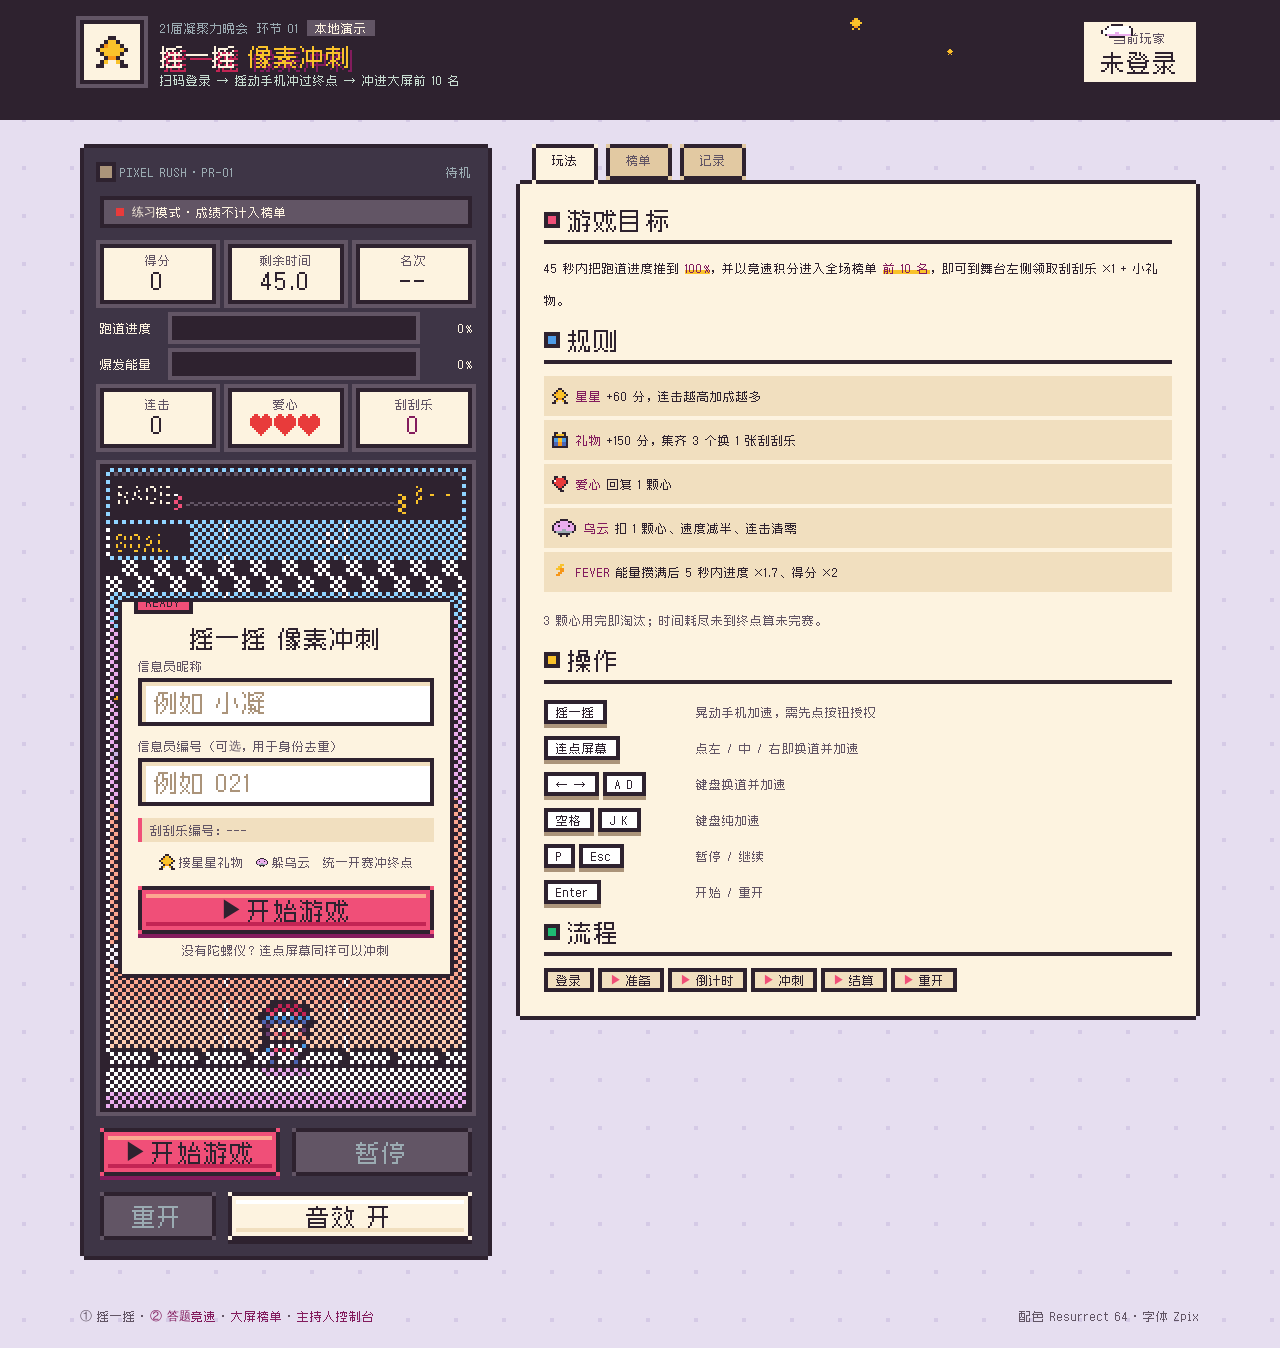
==== commit a72e6301: "player: 完成正式模式接线、个人结果与手机端整数倍画布" ====
--- a/index.html
+++ b/index.html
@@ -5,6 +5,7 @@
 <meta name="viewport" content="width=device-width, initial-scale=1, maximum-scale=1, user-scalable=no, viewport-fit=cover">
 <meta name="theme-color" content="#2e222f">
 <meta name="apple-mobile-web-app-capable" content="yes">
+<meta name="mobile-web-app-capable" content="yes">
 <link rel="icon" href="data:image/svg+xml,%3Csvg xmlns='http://www.w3.org/2000/svg' viewBox='0 0 16 16'%3E%3Crect width='16' height='16' fill='%232e222f'/%3E%3Crect x='6' y='2' width='4' height='12' fill='%23f9c22b'/%3E%3Crect x='2' y='6' width='12' height='4' fill='%23f9c22b'/%3E%3Crect x='4' y='4' width='8' height='8' fill='%23f04f78'/%3E%3C/svg%3E">
 <title>摇一摇 · 像素冲刺 | 21届凝聚力晚会</title>
 <!--
--- a/css/base.css
+++ b/css/base.css
@@ -154,13 +154,14 @@
 .screen {
     display: grid;
     place-items: center;
+    min-width: 0;
     padding: 0;
     background: var(--ink);
     border: 4px solid var(--ink);
     box-shadow: 0 0 0 4px var(--ink-3);
     line-height: 0;
 }
-.screen__view { position: relative; display: block; font-size: var(--fs-1); line-height: var(--lh-3); }
+.screen__view { position: relative; display: block; min-width: 0; font-size: var(--fs-1); line-height: var(--lh-3); }
 #game-canvas { display: block; touch-action: none; cursor: pointer; }
 
 /* 弹层：用 50% 棋盘格点阵压暗画面，代替半透明遮罩 + 模糊 */
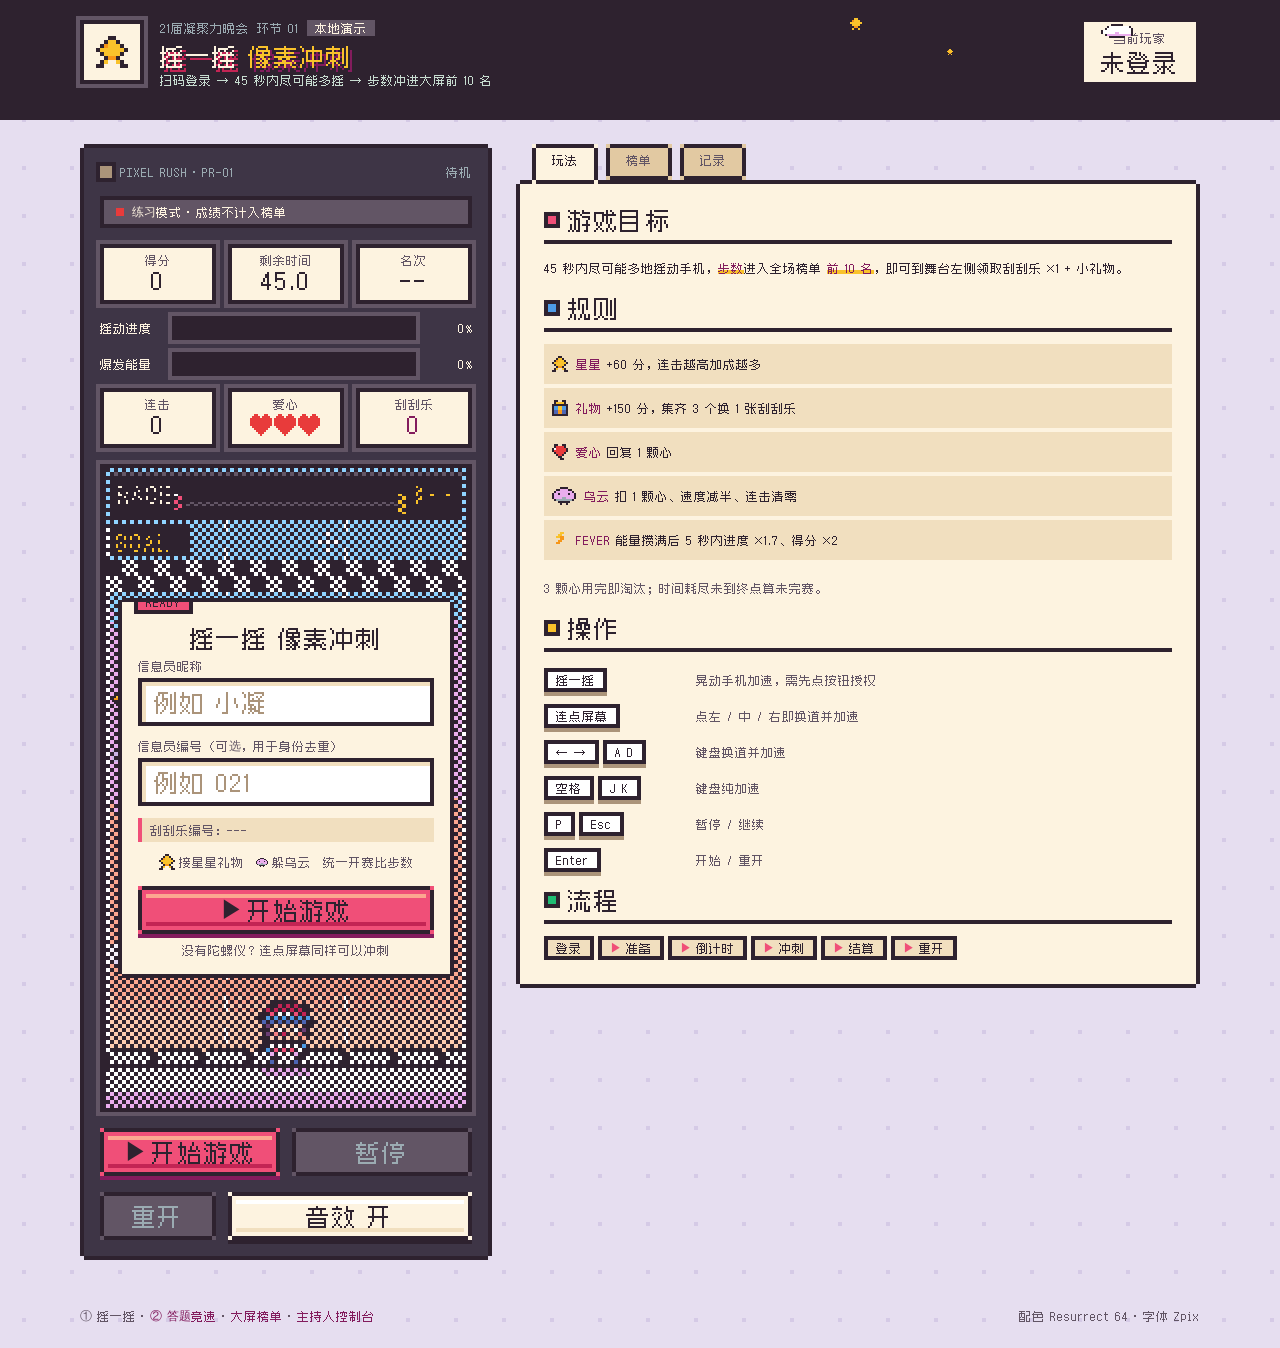
==== commit 01f7e438: "fix: 摇一摇改为规定时间内按总步数排名，不再以到达终点为准" ====
--- a/index.html
+++ b/index.html
@@ -52,7 +52,7 @@
                 <span class="plate plate--quiet" id="mode-badge">连接中</span>
             </p>
             <h1>摇一摇 <em>像素冲刺</em></h1>
-            <p class="lede">扫码登录 → 摇动手机冲过终点 → 冲进大屏前 10 名</p>
+            <p class="lede">扫码登录 → 45 秒内尽可能多摇 → 步数冲进大屏前 10 名</p>
         </div>
         <div class="player-chip"><span>当前玩家</span><b id="header-player">未登录</b></div>
     </div>
@@ -75,8 +75,8 @@
 
             <div class="hud__meters">
                 <div class="meter">
-                    <span class="meter__label">跑道进度</span>
-                    <div class="meter__track" role="progressbar" aria-label="跑道进度" aria-valuemin="0" aria-valuemax="100" aria-valuenow="0" id="bar-progress-wrap"><div class="meter__fill meter__fill--pink" id="bar-progress"></div></div>
+                    <span class="meter__label">摇动进度</span>
+                    <div class="meter__track" role="progressbar" aria-label="摇动进度" aria-valuemin="0" aria-valuemax="100" aria-valuenow="0" id="bar-progress-wrap"><div class="meter__fill meter__fill--pink" id="bar-progress"></div></div>
                     <b class="meter__value" id="hud-progress">0%</b>
                 </div>
                 <div class="meter">
@@ -115,7 +115,7 @@
                             <ul class="hints">
                                 <li><i class="px-icon" data-icon="star" data-scale="2"></i>接星星礼物</li>
                                 <li><i class="px-icon" data-icon="cloud" data-scale="1"></i>躲乌云</li>
-                                <li>统一开赛冲终点</li>
+                                <li>统一开赛比步数</li>
                             </ul>
                             <button class="btn btn--yellow btn--block hidden" id="btn-shake-start" type="button">开启摇一摇</button>
                             <button class="btn btn--primary btn--block" id="btn-start-inline" type="button"><span class="caret" aria-hidden="true">▶</span><span id="start-inline-label">登录并进入晚会</span></button>
@@ -189,7 +189,7 @@
 
         <div class="pane" role="tabpanel" id="pane-rules" aria-labelledby="tab-rules">
             <h2 class="sec"><span class="sq sq--pink" aria-hidden="true"></span>游戏目标</h2>
-            <p>45 秒内把跑道进度推到 <em>100%</em>，并以竞速积分进入全场榜单 <em>前 10 名</em>，即可到舞台左侧领取刮刮乐 ×1 + 小礼物。</p>
+            <p>45 秒内尽可能多地摇动手机，<em>步数</em>进入全场榜单 <em>前 10 名</em>，即可到舞台左侧领取刮刮乐 ×1 + 小礼物。</p>
 
             <h2 class="sec"><span class="sq sq--blue" aria-hidden="true"></span>规则</h2>
             <ul class="rules">
